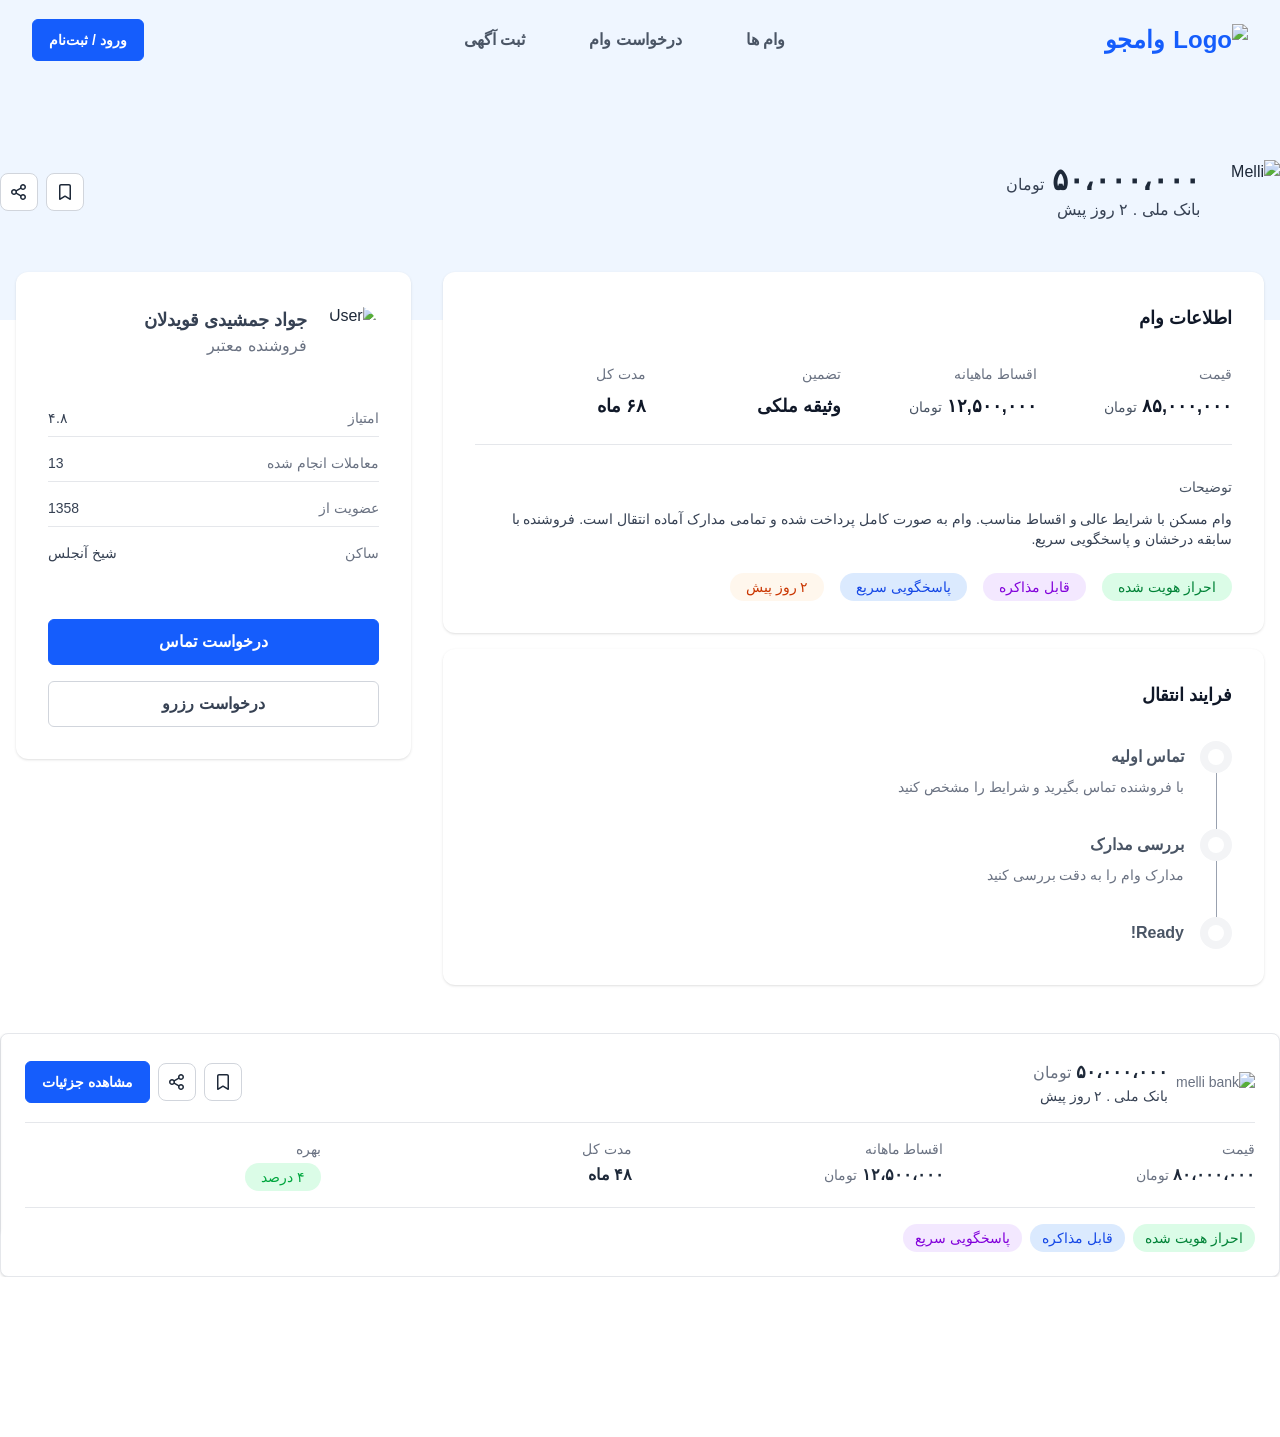
==== src/loan/details.html @ 0eae0402 "some changes" ====
<!doctype html>
<html lang="fa" dir="rtl">
<head>
    <meta charset="UTF-8">
    <meta name="viewport" content="width=device-width, initial-scale=1.0">
    <link href="./../assets/css/output.css" rel="stylesheet">
    <script src="./../assets/js/swiper-bundle.min.js"></script>
    <title>وام جو</title>
</head>
<body class="bg-white text-gray-800">

<header class="bg-blue-50">
    <nav class="px-8 py-4.5">
        <div class="container mx-auto">
            <div class="flex flex-row justify-between items-center">

                <div class="flex items-center gap-2 text-blue-600 font-bold text-2xl">
                    <img src="./../assets/img/ins_115617.svg" alt="Logo">
                    وامجو
                </div>

                <ul class="flex flex-row justify-center items-center gap-8 text-base font-semibold text-gray-600">
                    <li class="flex">
                        <a href="./../loan/loan.html" class="px-4 py-2.5 rounded-2xl">وام ها</a>
                    </li>
                    <li class="flex">
                        <a href="./../request/request.html" class="px-4 py-2.5 rounded-2xl">درخواست وام</a>
                    </li>
                    <li class="flex">
                        <a href="./../post/post.html" class="px-4 py-2.5 rounded-2xl">ثبت آگهی</a>
                    </li>
                </ul>

                <div class="flex gap-2">
                    <a href="./../login.html" class="btn text-sm">ورود / ثبت‌نام</a>
                </div>
            </div>
        </div>
    </nav>

    <div class="h-60 w-full flex"></div>

</header>

<main class="container mx-auto">
    <section class="relative bottom-40 space-y-8">
        <div class="flex items-center justify-between max-md:px-4">
            <div class="flex items-center justify-start gap-4">
                <img src="./../assets/img/Melli.png" alt="Melli" class="size-16 max-md:size-12">
                <div class="flex flex-col items-start">
                <span class="text-base text-gray-700">
                    <b class="text-gray-800 text-3xl font-bold"> ۵۰،۰۰۰،۰۰۰ </b>تومان </span>
                    <span class="font-normal text-gray-700 text-base">بانک ملی . ۲ روز پیش</span>
                </div>
            </div>

            <div class="flex items-center justify-start gap-2">
                <button class="p-2.5 border border-gray-300 rounded-lg bg-white">
                    <svg class="size-4 fill-gray-700" xmlns="http://www.w3.org/2000/svg" viewBox="0 0 384 512">
                        <path fill="currentColor"
                              d="M0 64C0 28.7 28.7 0 64 0L320 0c35.3 0 64 28.7 64 64l0 417.1c0 25.6-28.5 40.8-49.8 26.6L192 412.8 49.8 507.7C28.5 521.9 0 506.6 0 481.1L0 64zM64 48c-8.8 0-16 7.2-16 16l0 387.2 117.4-78.2c16.1-10.7 37.1-10.7 53.2 0L336 451.2 336 64c0-8.8-7.2-16-16-16L64 48z"/>
                    </svg>
                </button>

                <button class="p-2.5 border border-gray-300 rounded-lg bg-white">
                    <svg class="size-4 fill-gray-700" xmlns="http://www.w3.org/2000/svg" viewBox="0 0 512 512">
                        <path fill="currentColor"
                              d="M432 96a48 48 0 1 0 -96 0 48 48 0 1 0 96 0zm48 0c0 53-43 96-96 96-27.4 0-52.1-11.5-69.6-29.9L188.9 231.8c2 7.7 3.1 15.8 3.1 24.2s-1.1 16.5-3.1 24.2l125.5 69.7c17.5-18.4 42.2-29.9 69.6-29.9 53 0 96 43 96 96s-43 96-96 96-96-43-96-96c0-8.3 1.1-16.5 3.1-24.2L165.6 322.1C148.1 340.5 123.4 352 96 352 43 352 0 309 0 256s43-96 96-96c27.4 0 52.1 11.5 69.6 29.9l125.5-69.7c-2-7.7-3.1-15.8-3.1-24.2 0-53 43-96 96-96s96 43 96 96zM144 256a48 48 0 1 0 -96 0 48 48 0 1 0 96 0zM384 464a48 48 0 1 0 0-96 48 48 0 1 0 0 96z"/>
                    </svg>
                </button>
            </div>
        </div>

        <div class="grid grid-cols-12 p-4 gap-8">
            <div class="col-span-full md:col-span-8 order-2 md:order-1 space-y-4">
                <div class="mx-auto bg-white rounded-xl shadow p-8">
                    <h2 class="text-lg font-semibold text-gray-900 mb-8">اطلاعات وام</h2>

                    <div class="grid grid-cols-2 md:grid-cols-4 gap-6 mb-8 pb-6 border-b border-b-gray-200">
                        <div class="text-right">
                            <p class="text-sm text-gray-500 mb-2">قیمت</p>
                            <p class="text-lg font-semibold text-gray-900">۸۵,۰۰۰,۰۰۰ <small
                                    class="text-sm font-normal text-gray-600">تومان</small></p>
                        </div>

                        <div class="text-right">
                            <p class="text-sm text-gray-500 mb-2">اقساط ماهیانه</p>
                            <p class="text-lg font-semibold text-gray-900">۱۲,۵۰۰,۰۰۰ <small
                                    class="text-sm font-normal text-gray-600">تومان</small></p>
                        </div>

                        <div class="text-right">
                            <p class="text-sm text-gray-500 mb-2">تضمین</p>
                            <p class="text-lg font-semibold text-gray-900">وثیقه ملکی</p>
                        </div>

                        <div class="text-right">
                            <p class="text-sm text-gray-500 mb-2">مدت کل</p>
                            <p class="text-lg font-semibold text-gray-900">۶۸ ماه</p>
                        </div>
                    </div>

                    <div class="mb-6">
                        <h3 class="text-sm font-medium text-gray-600 mb-3">توضیحات</h3>
                        <p class="text-sm text-gray-700 font-medium">
                            وام مسکن با شرایط عالی و اقساط مناسب. وام به صورت کامل پرداخت شده و تمامی مدارک آماده انتقال
                            است. فروشنده با سابقه درخشان و پاسخگویی سریع.
                        </p>
                    </div>

                    <div class="flex items-center flex-wrap justify-start gap-4">
                        <span class="mybadge bg-green-100 text-green-700">
                            احراز هویت شده
                        </span>
                        <span class="mybadge bg-purple-100 text-purple-700">
                            قابل مذاکره
                        </span>
                        <span class="mybadge bg-blue-100  text-blue-700">
                            پاسخگویی سریع
                        </span>
                        <span class="mybadge bg-orange-50  text-orange-700">
                            ۲ روز پیش
                        </span>
                    </div>
                </div>

                <div class="mx-auto bg-white rounded-xl shadow p-8">
                    <h2 class="text-lg font-semibold text-gray-900 mb-8">فرایند انتقال</h2>

                    <div class="flex">
                        <div class="ml-4 flex flex-col items-center">
                            <div>
                                <div class="size-8 rounded-full bg-gray-100 flex items-center justify-center">
                                    <span class="size-4 bg-white rounded-full"></span>
                                </div>

                            </div>
                            <div class="h-full w-px bg-gray-400"></div>
                        </div>
                        <div class="pt-1 pb-8">
                            <p class="mb-2 text-base font-semibold text-gray-600">تماس اولیه</p>
                            <p class="text-sm font-medium text-gray-500">با فروشنده تماس بگیرید و شرایط را مشخص کنید</p>
                        </div>
                    </div>

                    <div class="flex">
                        <div class="ml-4 flex flex-col items-center">
                            <div>
                                <div class="size-8 rounded-full bg-gray-100 flex items-center justify-center">
                                    <span class="size-4 bg-white rounded-full"></span>
                                </div>

                            </div>
                            <div class="h-full w-px bg-gray-400"></div>
                        </div>
                        <div class="pt-1 pb-8">
                            <p class="mb-2 text-base font-semibold text-gray-600">بررسی مدارک</p>
                            <p class="text-sm font-medium text-gray-500">مدارک وام را به دقت بررسی کنید</p>
                        </div>
                    </div>

                    <div class="flex">
                        <div class="ml-4 flex flex-col items-center">
                            <div>
                                <div class="size-8 rounded-full bg-gray-100 flex items-center justify-center">
                                    <span class="size-4 bg-white rounded-full"></span>
                                </div>
                            </div>
                        </div>
                        <div class="pt-1">
                            <p class="mb-2 text-base font-semibold text-gray-600">Ready!</p>
                        </div>
                    </div>

                </div>
            </div>

            <div class="col-span-full md:col-span-4 order-1 md:order-2">
                <div class="bg-white rounded-xl shadow p-8">
                    <div class="flex items-center justify-start gap-4">
                        <img src="./../assets/img/aziziUI.png" alt="User" class="size-14 rounded-full">
                        <div class="flex flex-col items-start">
                            <span class="text-lg text-gray-700 font-semibold">جواد جمشیدی قویدلان</span>
                            <span class="text-base text-gray-500 font-normal">فروشنده معتبر</span>
                        </div>
                    </div>
                    <br>
                    <br>
                    <div class="flex flex-col items-center gap-4">
                        <div class="flex items-center justify-between w-full gap-4 border-b border-gray-200 pb-2">
                            <span class="text-sm text-gray-500 font-normal">امتیاز</span>
                            <span class="text-sm text-gray-700 font-medium">۴.۸</span>
                        </div>
                        <div class="flex items-center justify-between w-full gap-4 border-b border-gray-200 pb-2">
                            <span class="text-sm text-gray-500 font-normal">معاملات انجام شده</span>
                            <span class="text-sm text-gray-700 font-medium">13</span>
                        </div>
                        <div class="flex items-center justify-between w-full gap-4 border-b border-gray-200 pb-2">
                            <span class="text-sm text-gray-500 font-normal">عضویت از</span>
                            <span class="text-sm text-gray-700 font-medium">1358</span>
                        </div>
                        <div class="flex items-center justify-between w-full gap-4">
                            <span class="text-sm text-gray-500 font-normal">ساکن</span>
                            <span class="text-sm text-gray-700 font-medium">شیخ آنجلس</span>
                        </div>
                        <br>
                        <button class="btn w-full">درخواست تماس</button>
                        <button class="btn w-full bg-white! border-gray-300! text-gray-700!">درخواست رزرو</button>
                    </div>
                </div>
            </div>
        </div>
        <div class="overflow-x-hidden">

            <div class="swiper">
                <div class="swiper-wrapper">
                    <div class="swiper-slide bg-white rounded-lg border border-gray-200 shadow p-6 flex! flex-col gap-4">
                        <div class="flex items-center justify-between">
                            <div class="flex items-center gap-2 text-sm text-gray-500">
                                <img src="./../assets/img/Melli.png" alt="melli bank">
                                <div class="flex flex-col items-start justify-center">
                                    <span class="text-base text-gray-500">
                                        <b class="text-gray-800 text-lg font-bold"> ۵۰،۰۰۰،۰۰۰ </b>تومان </span>
                                    <span class="font-normal text-gray-700 text-sm">بانک ملی . ۲ روز پیش</span>
                                </div>
                            </div>

                            <div class="flex items-center gap-2">

                                <button class="p-2.5 border border-gray-300 rounded-lg bg-white">
                                    <svg class="size-4 fill-gray-700" xmlns="http://www.w3.org/2000/svg"
                                         viewBox="0 0 384 512">
                                        <path fill="currentColor"
                                              d="M0 64C0 28.7 28.7 0 64 0L320 0c35.3 0 64 28.7 64 64l0 417.1c0 25.6-28.5 40.8-49.8 26.6L192 412.8 49.8 507.7C28.5 521.9 0 506.6 0 481.1L0 64zM64 48c-8.8 0-16 7.2-16 16l0 387.2 117.4-78.2c16.1-10.7 37.1-10.7 53.2 0L336 451.2 336 64c0-8.8-7.2-16-16-16L64 48z"/>
                                    </svg>
                                </button>

                                <button class="p-2.5 border border-gray-300 rounded-lg bg-white">
                                    <svg class="size-4 fill-gray-700" xmlns="http://www.w3.org/2000/svg"
                                         viewBox="0 0 512 512">
                                        <path fill="currentColor"
                                              d="M432 96a48 48 0 1 0 -96 0 48 48 0 1 0 96 0zm48 0c0 53-43 96-96 96-27.4 0-52.1-11.5-69.6-29.9L188.9 231.8c2 7.7 3.1 15.8 3.1 24.2s-1.1 16.5-3.1 24.2l125.5 69.7c17.5-18.4 42.2-29.9 69.6-29.9 53 0 96 43 96 96s-43 96-96 96-96-43-96-96c0-8.3 1.1-16.5 3.1-24.2L165.6 322.1C148.1 340.5 123.4 352 96 352 43 352 0 309 0 256s43-96 96-96c27.4 0 52.1 11.5 69.6 29.9l125.5-69.7c-2-7.7-3.1-15.8-3.1-24.2 0-53 43-96 96-96s96 43 96 96zM144 256a48 48 0 1 0 -96 0 48 48 0 1 0 96 0zM384 464a48 48 0 1 0 0-96 48 48 0 1 0 0 96z"/>
                                    </svg>
                                </button>

                                <a href="./details.html" class="btn text-sm">مشاهده جزئیات</a>
                            </div>

                        </div>

                        <div class="grid grid-cols-2 md:grid-cols-4 gap-4 text-sm border-t border-t-gray-200 pt-4">
                            <div class="text-right font-normal text-sm">
                                <div class="text-gray-500 mb-1">قیمت</div>
                                <div class="font-semibold text-base text-gray-800">۸۰،۰۰۰،۰۰۰ <small
                                        class="text-gray-500 text-sm font-normal">تومان</small></div>
                            </div>
                            <div class="text-right font-normal text-sm">
                                <div class="text-gray-500 mb-1">اقساط ماهانه</div>
                                <div class="font-semibold text-base text-gray-800"> ۱۲،۵۰۰،۰۰۰ <small
                                        class="text-gray-500 text-sm font-normal">تومان</small></div>
                            </div>
                            <div class="text-right font-normal text-sm">
                                <div class="text-gray-500 mb-1">مدت کل</div>
                                <div class="font-semibold text-base text-gray-800">۴۸ ماه</div>
                            </div>
                            <div class="text-right font-normal text-sm">
                                <div class="text-gray-500 mb-1">بهره</div>
                                <span class="mybadge inline-flex! bg-green-100 text-green-600">۴ درصد</span>
                            </div>
                        </div>

                        <div class="flex gap-2 flex-wrap border-t border-gray-200 pt-4">
                            <span class="bg-green-100 font-medium text-green-700 text-sm px-3 py-1 rounded-2xl">احراز هویت شده</span>
                            <span class="bg-blue-100 font-medium text-blue-700 text-sm px-3 py-1 rounded-2xl">قابل مذاکره</span>
                            <span class="bg-purple-100 font-medium text-purple-700 text-sm px-3 py-1 rounded-2xl">پاسخگویی سریع</span>
                        </div>
                    </div>

                    <div class="swiper-slide bg-white rounded-lg border border-gray-200 shadow p-6 flex flex-col gap-6">
                        <div class="flex items-center justify-between">
                            <div class="flex items-center gap-2 text-sm text-gray-500">
                                <img src="./../assets/img/Melli.png" alt="melli bank">
                                <div class="flex flex-col items-start justify-center">
                        <span class="text-base text-gray-500">
                            <b class="text-gray-800 text-lg font-bold"> ۵۰،۰۰۰،۰۰۰ </b>تومان </span>
                                    <span class="font-normal text-gray-700 text-sm">بانک ملی . ۲ روز پیش</span>
                                </div>
                            </div>

                            <div class="flex items-center gap-2">

                                <button class="p-2.5 border border-gray-300 rounded-lg bg-white">
                                    <svg class="size-4 fill-gray-700" xmlns="http://www.w3.org/2000/svg"
                                         viewBox="0 0 384 512">
                                        <path fill="currentColor"
                                              d="M0 64C0 28.7 28.7 0 64 0L320 0c35.3 0 64 28.7 64 64l0 417.1c0 25.6-28.5 40.8-49.8 26.6L192 412.8 49.8 507.7C28.5 521.9 0 506.6 0 481.1L0 64zM64 48c-8.8 0-16 7.2-16 16l0 387.2 117.4-78.2c16.1-10.7 37.1-10.7 53.2 0L336 451.2 336 64c0-8.8-7.2-16-16-16L64 48z"/>
                                    </svg>
                                </button>

                                <button class="p-2.5 border border-gray-300 rounded-lg bg-white">
                                    <svg class="size-4 fill-gray-700" xmlns="http://www.w3.org/2000/svg"
                                         viewBox="0 0 512 512">
                                        <path fill="currentColor"
                                              d="M432 96a48 48 0 1 0 -96 0 48 48 0 1 0 96 0zm48 0c0 53-43 96-96 96-27.4 0-52.1-11.5-69.6-29.9L188.9 231.8c2 7.7 3.1 15.8 3.1 24.2s-1.1 16.5-3.1 24.2l125.5 69.7c17.5-18.4 42.2-29.9 69.6-29.9 53 0 96 43 96 96s-43 96-96 96-96-43-96-96c0-8.3 1.1-16.5 3.1-24.2L165.6 322.1C148.1 340.5 123.4 352 96 352 43 352 0 309 0 256s43-96 96-96c27.4 0 52.1 11.5 69.6 29.9l125.5-69.7c-2-7.7-3.1-15.8-3.1-24.2 0-53 43-96 96-96s96 43 96 96zM144 256a48 48 0 1 0 -96 0 48 48 0 1 0 96 0zM384 464a48 48 0 1 0 0-96 48 48 0 1 0 0 96z"/>
                                    </svg>
                                </button>

                                <a href="./details.html" class="btn text-sm">مشاهده جزئیات</a>
                            </div>

                        </div>

                        <div class="grid grid-cols-2 md:grid-cols-4 gap-4 text-sm border-t border-t-gray-200 pt-3">
                            <div class="text-right font-normal text-sm">
                                <div class="text-gray-500 mb-1">قیمت</div>
                                <div class="font-semibold text-base text-gray-800">۸۰،۰۰۰،۰۰۰ <small
                                        class="text-gray-500 text-sm font-normal">تومان</small></div>
                            </div>
                            <div class="text-right font-normal text-sm">
                                <div class="text-gray-500 mb-1">اقساط ماهانه</div>
                                <div class="font-semibold text-base text-gray-800"> ۱۲،۵۰۰،۰۰۰ <small
                                        class="text-gray-500 text-sm font-normal">تومان</small></div>
                            </div>
                            <div class="text-right font-normal text-sm">
                                <div class="text-gray-500 mb-1">مدت کل</div>
                                <div class="font-semibold text-base text-gray-800">۴۸ ماه</div>
                            </div>
                            <div class="text-right font-normal text-sm">
                                <div class="text-gray-500 mb-1">بهره</div>
                                <span class="mybadge inline-flex! bg-green-100 text-green-600">۴ درصد</span>
                            </div>
                        </div>

                        <div class="flex gap-2 flex-wrap border-t border-gray-200 pt-3">
                            <span class="bg-green-100 font-medium text-green-700 text-sm px-3 py-1 rounded-2xl">احراز هویت شده</span>
                            <span class="bg-blue-100 font-medium text-blue-700 text-sm px-3 py-1 rounded-2xl">قابل مذاکره</span>
                            <span class="bg-purple-100 font-medium text-purple-700 text-sm px-3 py-1 rounded-2xl">پاسخگویی سریع</span>
                        </div>
                    </div>

                    <div class="swiper-slide bg-white rounded-lg border border-gray-200 shadow p-6 flex flex-col gap-6">
                        <div class="flex items-center justify-between">
                            <div class="flex items-center gap-2 text-sm text-gray-500">
                                <img src="./../assets/img/Melli.png" alt="melli bank">
                                <div class="flex flex-col items-start justify-center">
                        <span class="text-base text-gray-500">
                            <b class="text-gray-800 text-lg font-bold"> ۵۰،۰۰۰،۰۰۰ </b>تومان </span>
                                    <span class="font-normal text-gray-700 text-sm">بانک ملی . ۲ روز پیش</span>
                                </div>
                            </div>

                            <div class="flex items-center gap-2">

                                <button class="p-2.5 border border-gray-300 rounded-lg bg-white">
                                    <svg class="size-4 fill-gray-700" xmlns="http://www.w3.org/2000/svg"
                                         viewBox="0 0 384 512">
                                        <path fill="currentColor"
                                              d="M0 64C0 28.7 28.7 0 64 0L320 0c35.3 0 64 28.7 64 64l0 417.1c0 25.6-28.5 40.8-49.8 26.6L192 412.8 49.8 507.7C28.5 521.9 0 506.6 0 481.1L0 64zM64 48c-8.8 0-16 7.2-16 16l0 387.2 117.4-78.2c16.1-10.7 37.1-10.7 53.2 0L336 451.2 336 64c0-8.8-7.2-16-16-16L64 48z"/>
                                    </svg>
                                </button>

                                <button class="p-2.5 border border-gray-300 rounded-lg bg-white">
                                    <svg class="size-4 fill-gray-700" xmlns="http://www.w3.org/2000/svg"
                                         viewBox="0 0 512 512">
                                        <path fill="currentColor"
                                              d="M432 96a48 48 0 1 0 -96 0 48 48 0 1 0 96 0zm48 0c0 53-43 96-96 96-27.4 0-52.1-11.5-69.6-29.9L188.9 231.8c2 7.7 3.1 15.8 3.1 24.2s-1.1 16.5-3.1 24.2l125.5 69.7c17.5-18.4 42.2-29.9 69.6-29.9 53 0 96 43 96 96s-43 96-96 96-96-43-96-96c0-8.3 1.1-16.5 3.1-24.2L165.6 322.1C148.1 340.5 123.4 352 96 352 43 352 0 309 0 256s43-96 96-96c27.4 0 52.1 11.5 69.6 29.9l125.5-69.7c-2-7.7-3.1-15.8-3.1-24.2 0-53 43-96 96-96s96 43 96 96zM144 256a48 48 0 1 0 -96 0 48 48 0 1 0 96 0zM384 464a48 48 0 1 0 0-96 48 48 0 1 0 0 96z"/>
                                    </svg>
                                </button>

                                <a href="./details.html" class="btn text-sm">مشاهده جزئیات</a>
                            </div>

                        </div>

                        <div class="grid grid-cols-2 md:grid-cols-4 gap-4 text-sm border-t border-t-gray-200 pt-3">
                            <div class="text-right font-normal text-sm">
                                <div class="text-gray-500 mb-1">قیمت</div>
                                <div class="font-semibold text-base text-gray-800">۸۰،۰۰۰،۰۰۰ <small
                                        class="text-gray-500 text-sm font-normal">تومان</small></div>
                            </div>
                            <div class="text-right font-normal text-sm">
                                <div class="text-gray-500 mb-1">اقساط ماهانه</div>
                                <div class="font-semibold text-base text-gray-800"> ۱۲،۵۰۰،۰۰۰ <small
                                        class="text-gray-500 text-sm font-normal">تومان</small></div>
                            </div>
                            <div class="text-right font-normal text-sm">
                                <div class="text-gray-500 mb-1">مدت کل</div>
                                <div class="font-semibold text-base text-gray-800">۴۸ ماه</div>
                            </div>
                            <div class="text-right font-normal text-sm">
                                <div class="text-gray-500 mb-1">بهره</div>
                                <span class="mybadge inline-flex! bg-green-100 text-green-600">۴ درصد</span>
                            </div>
                        </div>

                        <div class="flex gap-2 flex-wrap border-t border-gray-200 pt-3">
                            <span class="bg-green-100 font-medium text-green-700 text-sm px-3 py-1 rounded-2xl">احراز هویت شده</span>
                            <span class="bg-blue-100 font-medium text-blue-700 text-sm px-3 py-1 rounded-2xl">قابل مذاکره</span>
                            <span class="bg-purple-100 font-medium text-purple-700 text-sm px-3 py-1 rounded-2xl">پاسخگویی سریع</span>
                        </div>
                    </div>
                </div>
            </div>
        </div>
    </section>
</main>

<script>
    document.addEventListener("DOMContentLoaded", () => {
        new Swiper('.swiper', {
            speed: 400,
            spaceBetween: 100,
            breakpoints: {

                1280: {
                    slidesPerView: 2,
                }
            }
        })
    });
</script>
</body>
</html>
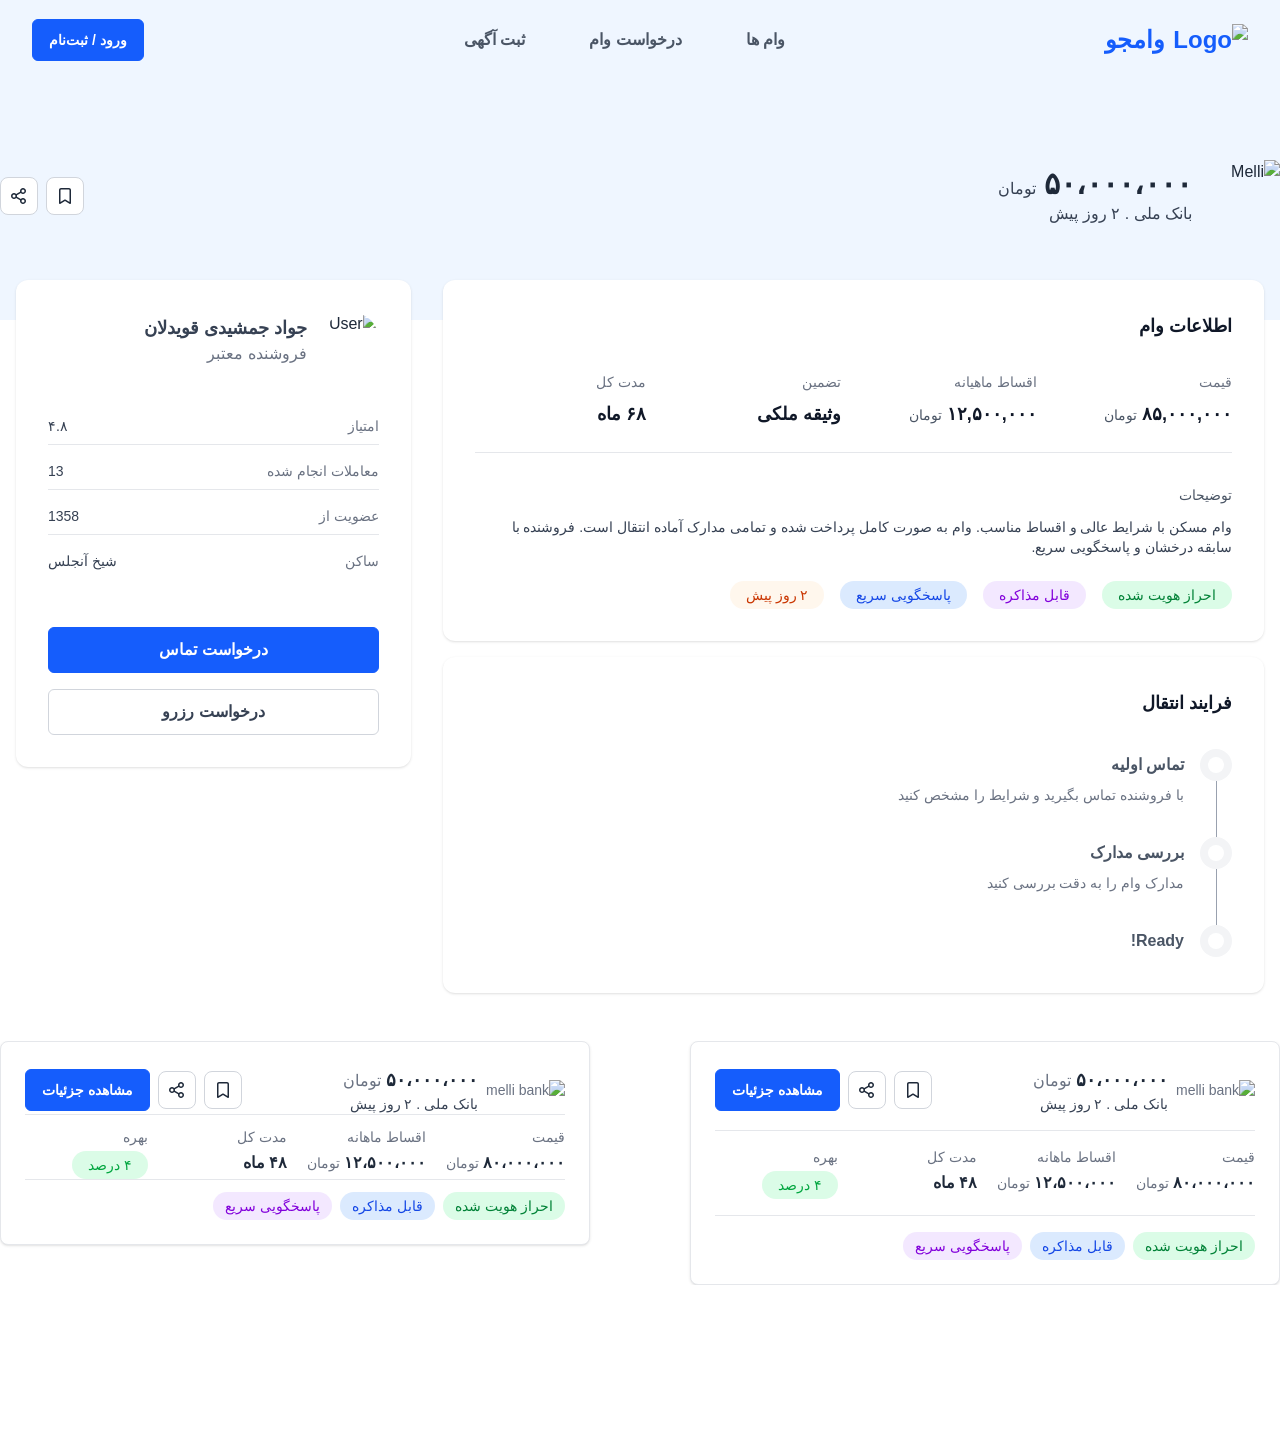
==== commit 50f3297a: "very much refactor" ====
--- a/src/loan/details.html
+++ b/src/loan/details.html
@@ -44,10 +44,13 @@
 
 <main class="container mx-auto">
     <section class="relative bottom-40 space-y-8">
-        <div class="flex items-center justify-between max-md:px-4">
-            <div class="flex items-center justify-start gap-4">
-                <img src="./../assets/img/Melli.png" alt="Melli" class="size-16 max-md:size-12">
+        <div class="flex flex-wrap items-center justify-between gap-4">
+            <div class="flex items-center gap-4">
+                <img src="./../assets/img/Melli.png" alt="Melli"
+                     class="size-16 md:size-18">
                 <div class="flex flex-col items-start">
+
+
                 <span class="text-base text-gray-700">
                     <b class="text-gray-800 text-3xl font-bold"> ۵۰،۰۰۰،۰۰۰ </b>تومان </span>
                     <span class="font-normal text-gray-700 text-base">بانک ملی . ۲ روز پیش</span>
